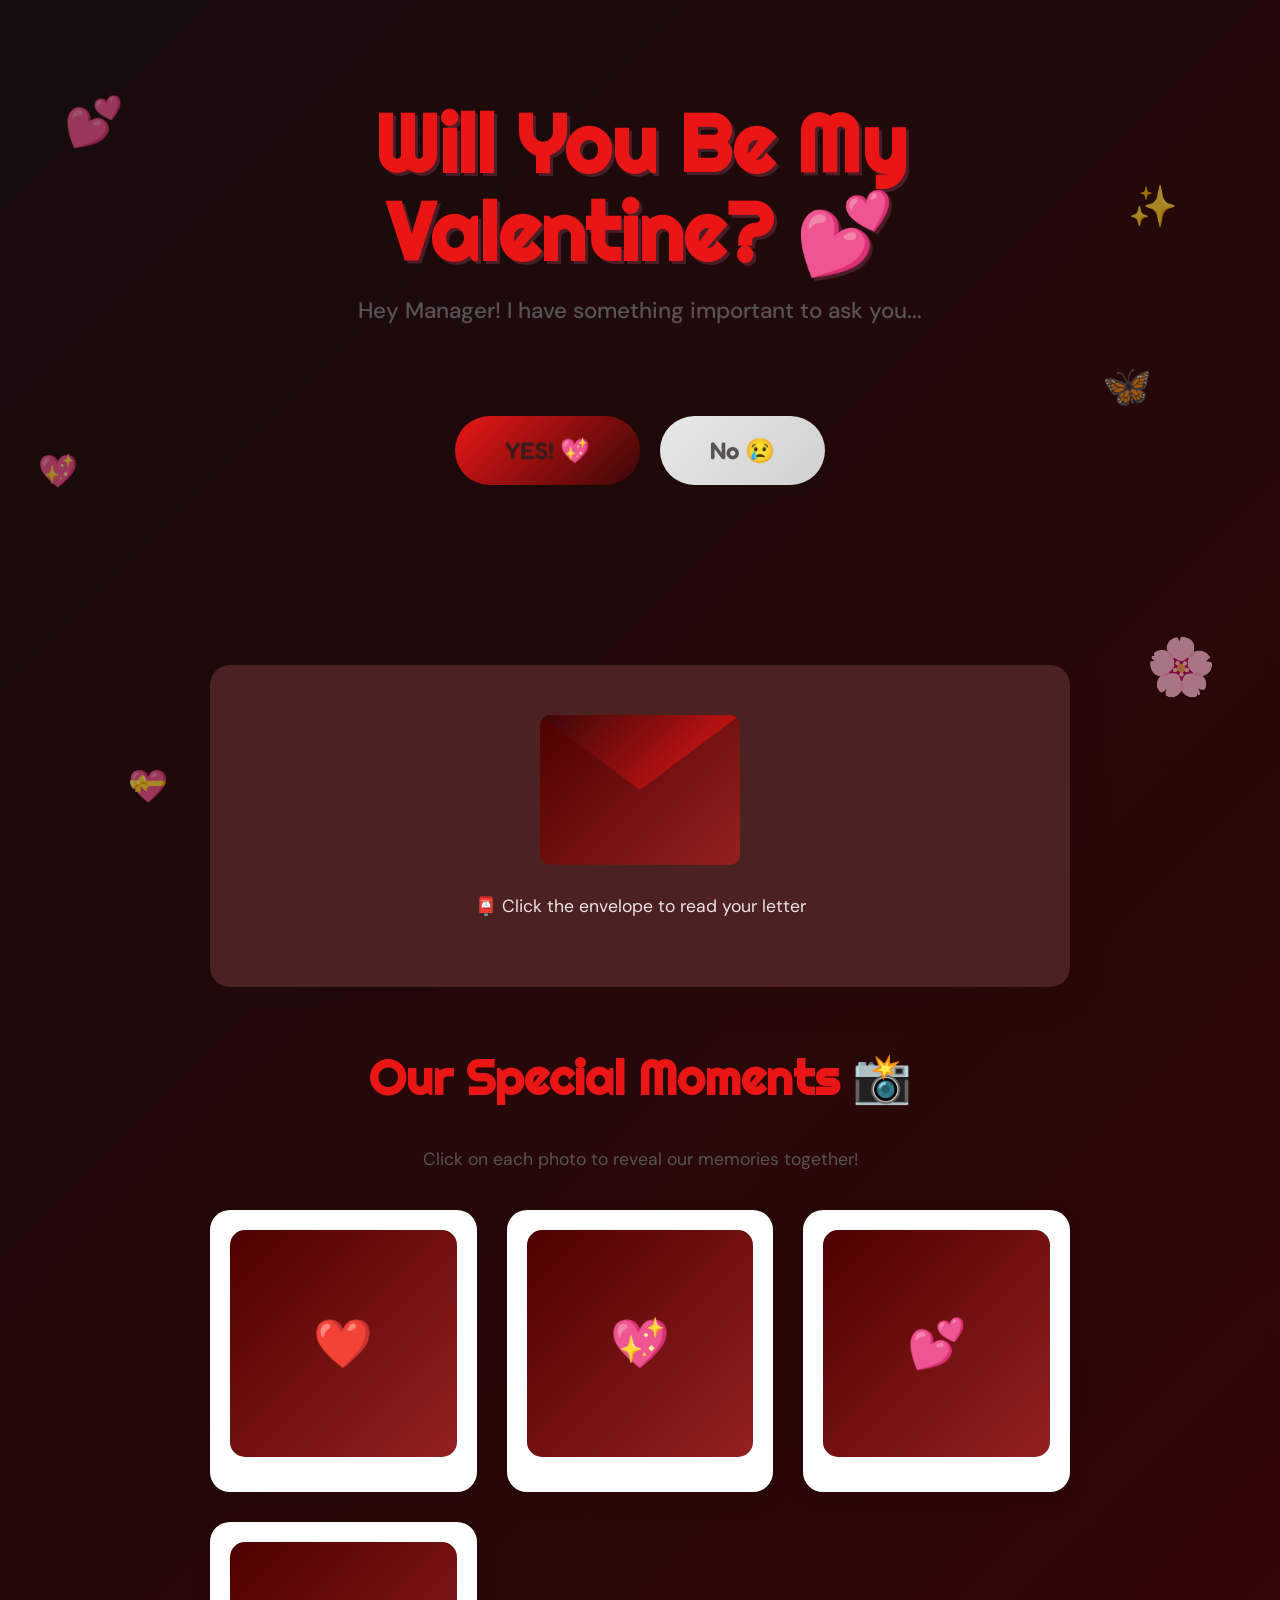
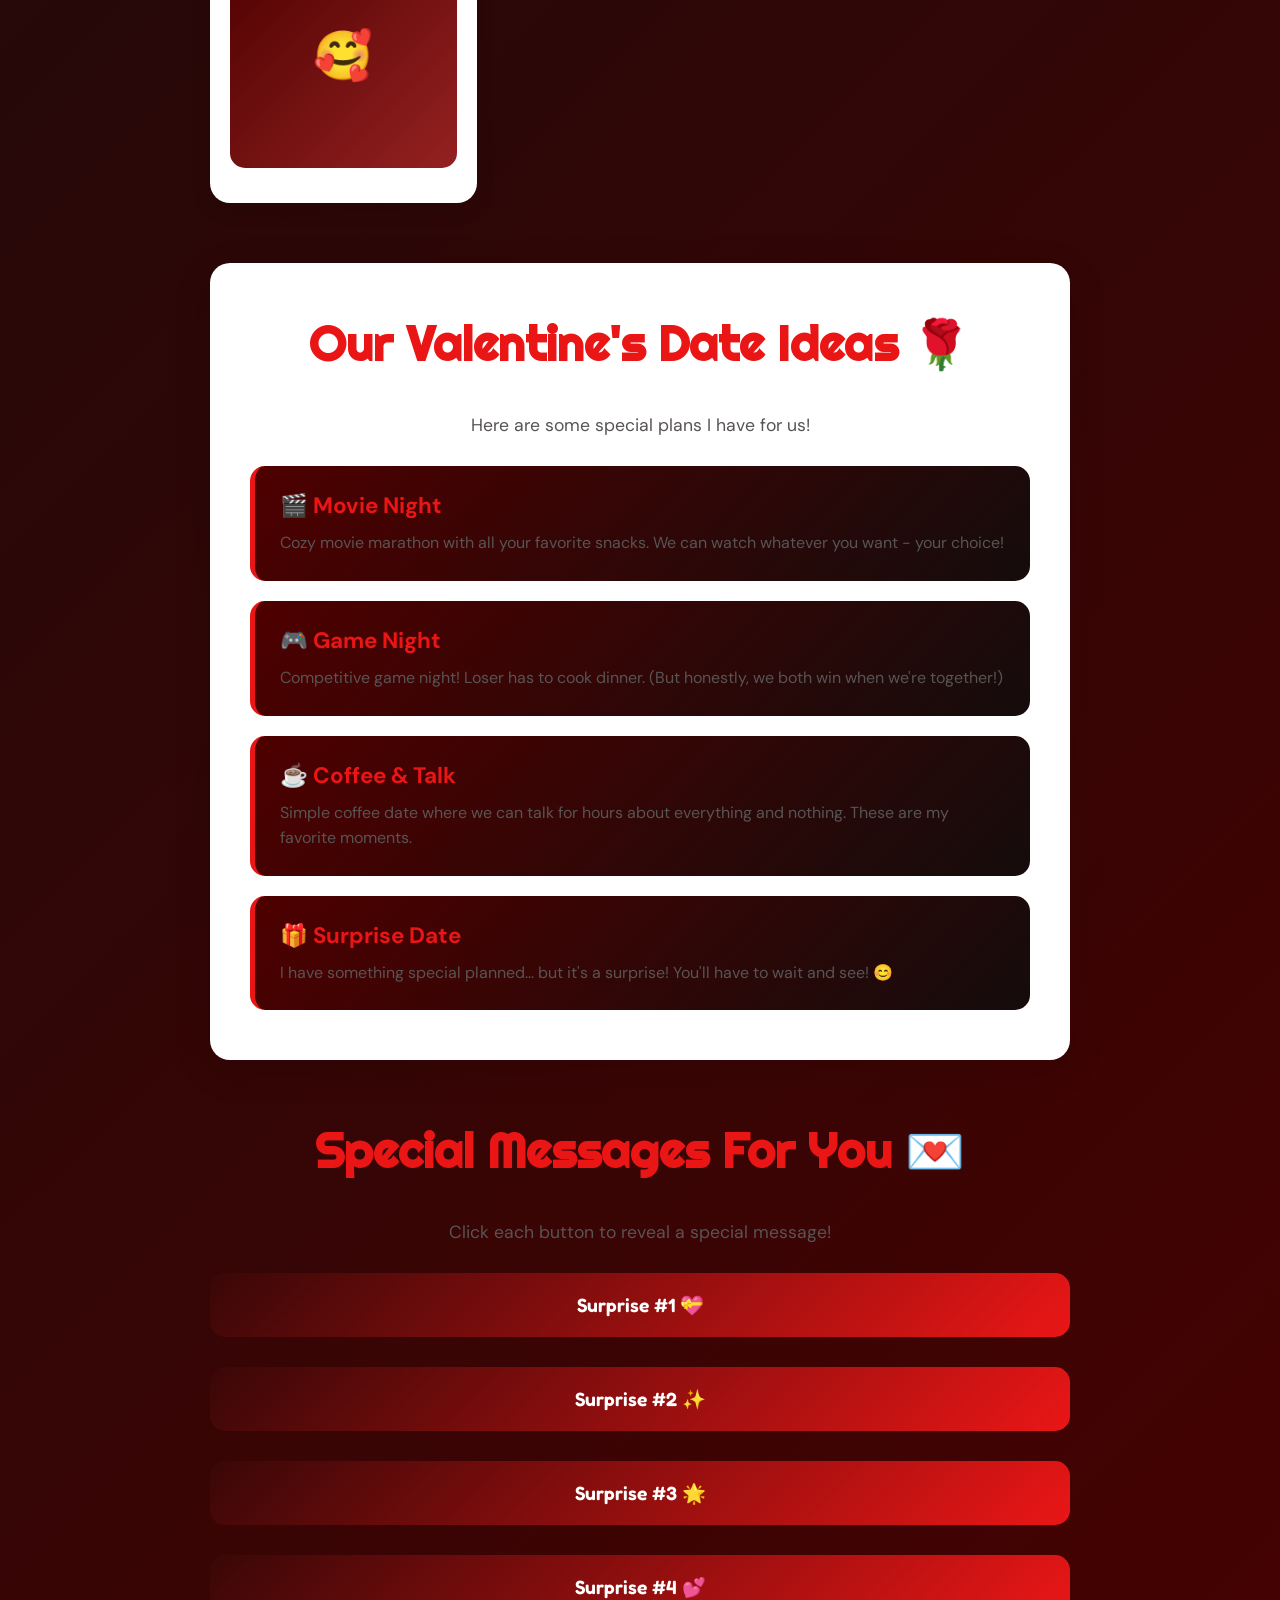
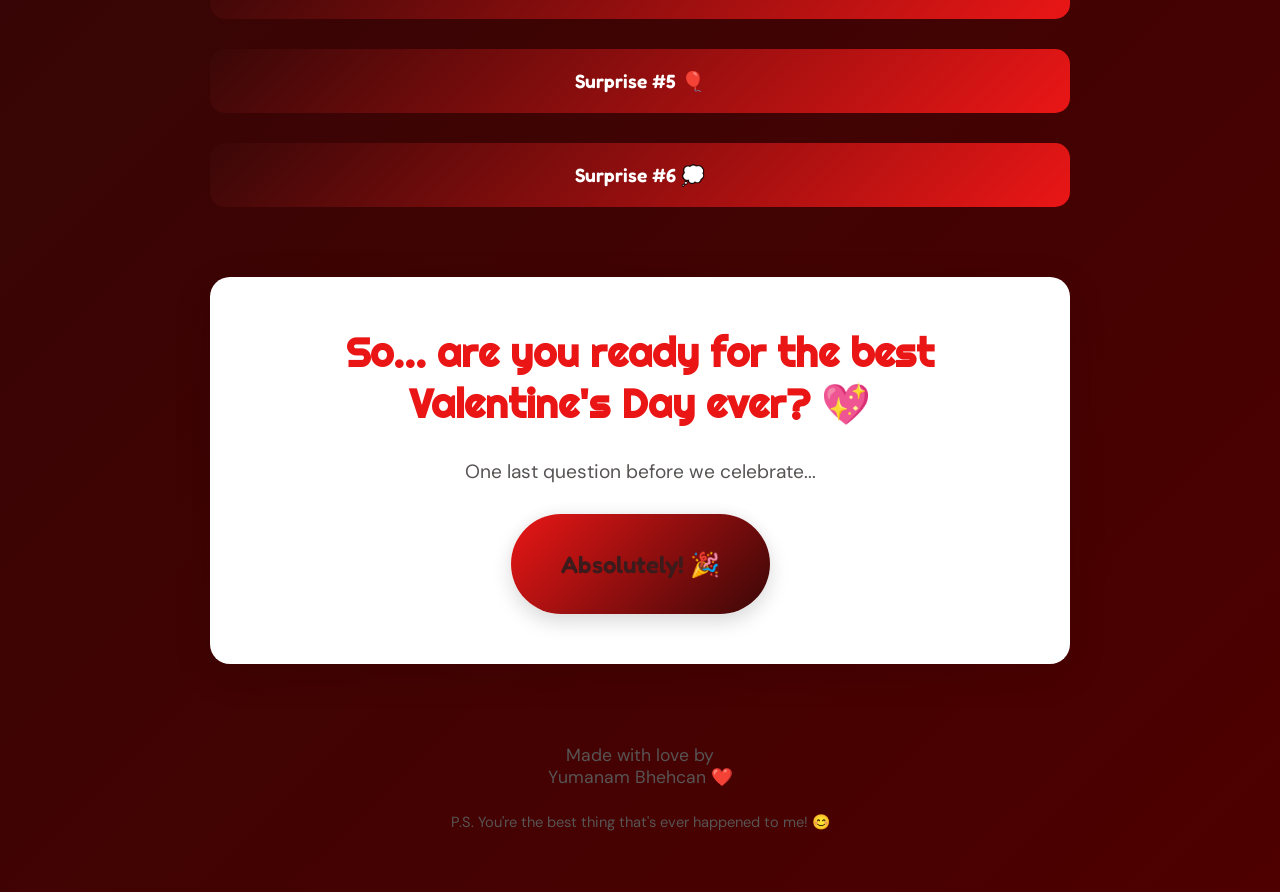
==== index.html @ 6de65684 "Add files via upload" ====
<!DOCTYPE html>
<html lang="en">
<head>
    <meta charset="UTF-8">
    <meta name="viewport" content="width=device-width, initial-scale=1.0">
    <title>Be My Valentine? 💕</title>
    <link href="https://fonts.googleapis.com/css2?family=Righteous&family=DM+Sans:wght@400;500;700&family=Fredoka:wght@400;600&display=swap" rel="stylesheet">
    <link rel="stylesheet" href="style.css">
</head>
<body>
    <!-- Floating hearts background -->
    <div class="bg-hearts" id="bgHearts"></div>

    <!-- Cute doodles -->
    <div class="doodle doodle-1">💕</div>
    <div class="doodle doodle-2">✨</div>
    <div class="doodle doodle-3">💖</div>
    <div class="doodle doodle-4">🌸</div>
    <div class="doodle doodle-5">💝</div>
    <div class="doodle doodle-6">🦋</div>

    <div class="container">
        <!-- Hero Section -->
        <section class="hero">
            <h1>Will You Be My Valentine? 💕</h1>
            <p>Hey Manager! I have something important to ask you...</p>

            <!-- Button Container -->
            <div class="button-container" id="buttonContainer">
                <button class="btn btn-yes" id="yesBtn">YES! 💖</button>
                <button class="btn btn-no" id="noBtn">No 😢</button>
            </div>
        </section>

        <!-- Success Section (Hidden initially) -->
        <section class="success-section" id="successSection">
            <h2>🎉 Yaaay! You said YES! 🎉</h2>
            <p>I'm so happy right now! 😊 You've made my day absolutely perfect!</p>
            <p>Now let me share all the special things I have planned for us... 💕</p>
        </section>

        <!-- Love Letter Section -->
        <section class="love-letter">
            <div class="envelope" id="envelope">
                <div class="envelope-body">
                    <div class="envelope-flap"></div>
                </div>
            </div>
            <p style="text-align: center; color: var(--text); font-size: 1.1rem; margin-bottom: 20px;">
                📮 Click the envelope to read your letter
            </p>
            <div class="letter-content">
                <div class="letter-text">
                    dear  anjali❤️💕
                    <br><br>
                    From the moment I met you, my life became more colorful. Every day with you is a gift, and I can't imagine my world without your smile, your laughter, and your presence.
                    <br><br>
                    You make the ordinary moments extraordinary. Whether we're sharing a meal, watching movies, or just talking about our day, every second with you is precious to me.
                    <br><br>
                    This Valentine's Day, I wanted to do something special to show you just how much you mean to me. You deserve all the love and happiness in the world.
                    <br><br>
                    With all my heart,<br>
                    your sir artist ❤️
                </div>
            </div>
        </section>

        <!-- Photo Gallery Section -->
        <section class="photo-section">
            <h2 class="section-title">Our Special Moments 📸</h2>
            <p style="text-align: center; margin-bottom: 40px; font-size: 1.1rem; color: var(--text);">
                Click on each photo to reveal our memories together!
            </p>

            <div class="photo-grid">
                <div class="photo-card" onclick="revealPhoto(this)">
                    <div class="photo-placeholder">❤️</div>
                    <div class="photo-content">
                        <img src="./manager 1.jpeg" alt="Memory 1">
                        <div class="photo-caption">
                            eigi favorite 💖
                        </div>
                    </div>
                </div>

                <div class="photo-card" onclick="revealPhoto(this)">
                    <div class="photo-placeholder">💖</div>
                    <div class="photo-content">
                        <img src="./manager 2.jpeg " alt="Memory 2">
                        <div class="photo-caption">
                            eikhoi bani gi ahan ba date oidoi ne dec 3 gi do 
                        </div>
                    </div>
                </div>

                <div class="photo-card" onclick="revealPhoto(this)">
                    <div class="photo-placeholder">💕</div>
                    <div class="photo-content">
                        <img src="./manager 3.jpeg" alt="Memory 3">
                        <div class="photo-caption">
                            lai puba loiraga photo namse na nang na hyram maga, nang hanna ctkhiba do 
                        </div>
                    </div>
                </div>

                <div class="photo-card" onclick="revealPhoto(this)">
                    <div class="photo-placeholder">🥰</div>
                    <div class="photo-content">
                        <img src="./manager 4.jpeg" alt="Memory 4">
                        <div class="photo-caption">
                            eikhoi bani gi ahan ba ahanba photo oidoi ne c c na 
                        </div>
                    </div>
                </div>
            </div>
        </section>

        <!-- Date Plans Section -->
        <section class="date-plans">
            <h2 class="section-title">Our Valentine's Date Ideas 🌹</h2>
            <p style="text-align: center; margin-bottom: 20px; font-size: 1.1rem; color: var(--text);">
                Here are some special plans I have for us!
            </p>

            <div class="date-grid">
                

                <div class="date-item">
                    <h3>🎬 Movie Night</h3>
                    <p>Cozy movie marathon with all your favorite snacks. We can watch whatever you want - your choice!</p>
                </div>

                

                <div class="date-item">
                    <h3>🎮 Game Night</h3>
                    <p>Competitive game night! Loser has to cook dinner. (But honestly, we both win when we're together!)</p>
                </div>

                <div class="date-item">
                    <h3>☕ Coffee & Talk</h3>
                    <p>Simple coffee date where we can talk for hours about everything and nothing. These are my favorite moments.</p>
                </div>

                <div class="date-item">
                    <h3>🎁 Surprise Date</h3>
                    <p>I have something special planned... but it's a surprise! You'll have to wait and see! 😊</p>
                </div>
            </div>
        </section>

        <!-- Easter Egg Surprises Section -->
        <section class="surprises">
            <h2 class="section-title">Special Messages For You 💌</h2>
            <p style="text-align: center; margin-bottom: 30px; font-size: 1.1rem; color: var(--text);">
                Click each button to reveal a special message!
            </p>

            <div class="surprise-grid">
                <div>
                    <button class="surprise-btn" onclick="toggleSurprise(1)">Surprise #1 💝</button>
                    <div class="surprise-message" id="surprise1">
                        You know what I love most about you? The way you make me smile even on the toughest days. Your positive energy is contagious!
                    </div>
                </div>

                <div>
                    <button class="surprise-btn" onclick="toggleSurprise(2)">Surprise #2 ✨</button>
                    <div class="surprise-message" id="surprise2">
                        Every time I see your name pop up on my phone, my heart skips a beat. You have no idea how much you brighten my day!
                    </div>
                </div>

                <div>
                    <button class="surprise-btn" onclick="toggleSurprise(3)">Surprise #3 🌟</button>
                    <div class="surprise-message" id="surprise3">
                        I appreciate all the little things you do - the way you remember my favorite things, your thoughtful gestures, and how you always know how to make me laugh.
                    </div>
                </div>

                <div>
                    <button class="surprise-btn" onclick="toggleSurprise(4)">Surprise #4 💕</button>
                    <div class="surprise-message" id="surprise4">
                        Being with you feels like home. Comfortable, safe, and filled with warmth. Thank you for being you!
                    </div>
                </div>

                <div>
                    <button class="surprise-btn" onclick="toggleSurprise(5)">Surprise #5 🎈</button>
                    <div class="surprise-message" id="surprise5">
                        I'm so grateful for every moment we spend together. You've made my life infinitely better just by being in it.
                    </div>
                </div>

                <div>
                    <button class="surprise-btn" onclick="toggleSurprise(6)">Surprise #6 💭</button>
                    <div class="surprise-message" id="surprise6">
                        fuck Velentine! I love you everyday
                    </div>
                </div>
            </div>
        </section>

        <!-- Final Question -->
        <section class="final-question">
            <h2>So... are you ready for the best Valentine's Day ever? 💖</h2>
            <p style="font-size: 1.2rem; margin: 20px 0;">One last question before we celebrate...</p>
            
            <div class="final-btns">
                <button class="btn btn-yes" onclick="showConsequence()">Absolutely! 🎉</button>
                <button class="btn btn-no btn-no-2" id="noBtn2">Maybe not...</button>
            </div>

            <div class="consequence-msg" id="consequenceMsg">
                Perfect! Get ready for an amazing day filled with love, laughter, and unforgettable moments! 🎊💕
            </div>
        </section>

        <!-- Footer -->
        <footer>
            Made with love by<br>
            Yumanam Bhehcan  <span>❤️</span>
            <br><br>
            <small>P.S. You're the best thing that's ever happened to me! 😊</small>
        </footer>
    </div>

   <script src="script.js"> </script>
</body>
</html>
---- style.css ----
* {
            margin: 0;
            padding: 0;
            box-sizing: border-box;
        }

        :root {
            --pink: #952121;
            --soft-pink: #4e0000;
            --coral: #3a0707;
            --beige: #150c0c;
            --soft-red: #ea1616;
            --cream: #520707;
            --text: #585454;
        }

        body {
            font-family: 'DM Sans', sans-serif;
            background: linear-gradient(135deg, var(--beige) 0%, var(--soft-pink) 100%);
            color: var(--text);
            overflow-x: hidden;
            position: relative;
        }

        /* Floating hearts background */
        .bg-hearts {
            position: fixed;
            top: 0;
            left: 0;
            width: 100%;
            height: 100%;
            pointer-events: none;
            z-index: 1;
            overflow: hidden;
        }
        
        .photo-card {
  touch-action: manipulation;
}


@media (max-width: 600px) {
  p {
    font-size: 1.05rem;
    line-height: 1.7;
  }

  .letter-text {
    font-size: 1rem;
  }
}


        @media (max-width: 600px) {
  .doodle {
    display: none;
  }

  .heart-float {
    font-size: 16px;
  }
}



        @media (max-width: 600px) {
  .btn {
    width: 100%;
    max-width: 320px;
    font-size: 1.2rem;
    padding: 18px 24px;
  }

  .button-container,
  .final-btns {
    flex-direction: column;
    gap: 15px;
  }
}


        .heart-float {
            position: absolute;
            font-size: 20px;
            animation: float-up 15s infinite;
            opacity: 0;
        }

        @keyframes float-up {
            0% {
                transform: translateY(100vh) rotate(0deg);
                opacity: 0;
            }
            10% {
                opacity: 0.6;
            }
            90% {
                opacity: 0.6;
            }
            100% {
                transform: translateY(-100vh) rotate(360deg);
                opacity: 0;
            }
        }

        /* Cute doodles */
        .doodle {
            position: fixed;
            pointer-events: none;
            z-index: 1;
            opacity: 0.6;
            animation: float 6s ease-in-out infinite;
        }

        @keyframes float {
            0%, 100% { transform: translateY(0px) rotate(0deg); }
            50% { transform: translateY(-20px) rotate(5deg); }
        }

        .doodle-1 { top: 10%; left: 5%; font-size: 3rem; animation-delay: 0s; }
        .doodle-2 { top: 20%; right: 8%; font-size: 2.5rem; animation-delay: 1s; }
        .doodle-3 { top: 50%; left: 3%; font-size: 2rem; animation-delay: 2s; }
        .doodle-4 { top: 70%; right: 5%; font-size: 3.5rem; animation-delay: 1.5s; }
        .doodle-5 { top: 85%; left: 10%; font-size: 2rem; animation-delay: 0.5s; }
        .doodle-6 { top: 40%; right: 10%; font-size: 2.5rem; animation-delay: 2.5s; }

        .container {
            max-width: 900px;
            margin: 0 auto;
            padding: 20px;
            position: relative;
            z-index: 2;
        }

        /* Hero Section */
        .hero {
            text-align: center;
            padding: 80px 20px 60px;
            animation: fadeInDown 1s ease-out;
        }

        @keyframes fadeInDown {
            from {
                opacity: 0;
                transform: translateY(-30px);
            }
            to {
                opacity: 1;
                transform: translateY(0);
            }
        }

        .hero h1 {
            font-family: 'Righteous', cursive;
            font-size: clamp(2.5rem, 8vw, 5rem);
            color: var(--soft-red);
            margin-bottom: 20px;
            text-shadow: 3px 3px 0px rgba(255, 107, 157, 0.2);
            line-height: 1.1;
            animation: bounce 2s ease-in-out infinite;
        }

        @keyframes bounce {
            0%, 100% {
                transform: translateY(0);
            }
            50% {
                transform: translateY(-10px);
            }
        }

        .hero p {
            font-size: clamp(1rem, 3vw, 1.4rem);
            color: var(--text);
            font-weight: 500;
            margin-bottom: 50px;
            animation: fadeIn 1s ease-out 0.3s both;
        }

        @keyframes fadeIn {
            from {
                opacity: 0;
            }
            to {
                opacity: 1;
            }
        }

        /* Button Container */
        .button-container {
            display: flex;
            gap: 20px;
            justify-content: center;
            align-items: center;
            flex-wrap: wrap;
            margin: 40px 0;
            position: relative;
            min-height: 150px;
        }

        .btn {
            font-family: 'Fredoka', sans-serif;
            font-size: 1.5rem;
            padding: 20px 50px;
            border: none;
            border-radius: 50px;
            cursor: pointer;
            font-weight: 600;
            transition: all 0.5s ease;
            box-shadow: 0 8px 20px rgba(0, 0, 0, 0.15);
            position: relative;
        }

        .btn-yes {
            background: linear-gradient(135deg, var(--soft-red) 0%, var(--coral) 100%);
            color: rgb(59, 27, 27);
            animation: pulse 2s ease-in-out infinite;
            z-index: 10;
        }

        @keyframes pulse {
            0%, 100% {
                transform: scale(1);
            }
            50% {
                transform: scale(1.05);
            }
        }

        .btn-yes:hover {
            box-shadow: 0 12px 30px rgba(255, 107, 157, 0.4);
        }

        .btn-yes.growing {
            animation: none !important;
        }

        .btn-no {
            background: linear-gradient(135deg, #E8E8E8 0%, #D0D0D0 100%);
            color: var(--text);
            transition: all 0.2s ease;
            position: relative;
        }

        .btn-no:hover {
            transform: scale(0.95);
        }

        .btn-no.running {
            position: absolute !important;
        }

        /* Success Section */
        .success-section {
            display: none;
            text-align: center;
            padding: 60px 20px;
            animation: zoomIn 0.5s ease-out;
        }

        @keyframes zoomIn {
            from {
                opacity: 0;
                transform: scale(0.8);
            }
            to {
                opacity: 1;
                transform: scale(1);
            }
        }

        .success-section.show {
            display: block;
        }

        .success-section h2 {
            font-family: 'Righteous', cursive;
            font-size: clamp(2rem, 6vw, 3.5rem);
            color: var(--soft-red);
            margin-bottom: 30px;
        }

        .success-section p {
            font-size: 1.3rem;
            margin-bottom: 40px;
            line-height: 1.6;
        }

        /* Confetti */
        .confetti {
            position: fixed;
            width: 10px;
            height: 10px;
            background: #FFB3D9;
            animation: confetti-fall 3s linear forwards;
            z-index: 1000;
        }

        @keyframes confetti-fall {
            to {
                transform: translateY(100vh) rotate(360deg);
                opacity: 0;
            }
        }

        /* Love Letter Section */
        .love-letter {
            background: rgb(75, 33, 33);
            border-radius: 20px;
            padding: 50px 40px;
            margin: 40px 0;
            box-shadow: 0 10px 40px rgba(0, 0, 0, 0.1);
            position: relative;
            --text: #eee3e3;
        }

        .envelope {
            width: 200px;
            height: 150px;
            margin: 0 auto 30px;
            position: relative;
            cursor: pointer;
            transition: transform 0.3s ease;
        }

        .envelope:hover {
            transform: scale(1.05);
        }

        .envelope-body {
            width: 100%;
            height: 100%;
            background: linear-gradient(135deg, var(--soft-pink) 0%, var(--pink) 100%);
            border-radius: 10px;
            position: relative;
            overflow: hidden;
        }

        .envelope-flap {
            position: absolute;
            top: 0;
            left: 0;
            width: 100%;
            height: 50%;
            background: linear-gradient(135deg, var(--coral) 0%, var(--soft-red) 100%);
            transform-origin: top;
            transition: transform 0.5s ease;
            clip-path: polygon(0 0, 100% 0, 50% 100%);
        }

        .envelope.open .envelope-flap {
            transform: rotateX(180deg);
        }

        .letter-content {
            max-height: 0;
            overflow: hidden;
            transition: max-height 0.5s ease;
            margin-top: 20px;
        }

        .envelope.open ~ .letter-content {
            max-height: 2000px;
        }

        .letter-text {
            font-size: 1.1rem;
            line-height: 1.8;
            color: var(--text);
            font-style: italic;
            padding: 20px;
            background: var(--cream);
            border-radius: 10px;
            margin-top: 20px;
        }

        /* Photo Gallery */
        .photo-section {
            margin: 60px 0;
        }

        .section-title {
            font-family: 'Righteous', cursive;
            font-size: clamp(2rem, 5vw, 3rem);
            color: var(--soft-red);
            text-align: center;
            margin-bottom: 40px;
        }

        .photo-grid {
            display: grid;
            grid-template-columns: repeat(auto-fit, minmax(250px, 1fr));
            gap: 30px;
            margin-bottom: 40px;
        }

        .photo-card {
            background: white;
            border-radius: 20px;
            padding: 20px;
            box-shadow: 0 8px 20px rgba(0, 0, 0, 0.1);
            transition: transform 0.3s ease;
            cursor: pointer;
            position: relative;
            overflow: hidden;
        }

        .photo-card:hover {
            transform: translateY(-5px);
            box-shadow: 0 12px 30px rgba(0, 0, 0, 0.15);
        }

        .photo-placeholder {
            background: linear-gradient(135deg, var(--soft-pink) 0%, var(--pink) 100%);
            border-radius: 15px;
            aspect-ratio: 1;
            display: flex;
            align-items: center;
            justify-content: center;
            font-size: 3rem;
            margin-bottom: 15px;
        }

        .photo-content {
            display: none;
            animation: fadeIn 0.5s ease-out;
        }

        .photo-content.revealed {
            display: block;
        }

        .photo-content img {
            width: 100%;
            border-radius: 15px;
            margin-bottom: 15px;
        }

        .photo-caption {
            text-align: center;
            color: var(--text);
            font-weight: 500;
            font-size: 1rem;
            line-height: 1.5;
        }

        /* Date Plans */
        .date-plans {
            background: white;
            border-radius: 20px;
            padding: 50px 40px;
            margin: 40px 0;
            box-shadow: 0 10px 40px rgba(0, 0, 0, 0.1);
        }

        .date-grid {
            display: grid;
            gap: 20px;
            margin-top: 30px;
        }

        .date-item {
            background: linear-gradient(135deg, var(--soft-pink) 0%, var(--beige) 100%);
            padding: 25px;
            border-radius: 15px;
            border-left: 5px solid var(--soft-red);
            transition: all 0.3s ease;
            cursor: pointer;
        }

        .date-item:hover {
            transform: translateX(10px);
            box-shadow: 0 5px 15px rgba(0, 0, 0, 0.1);
        }

        .date-item h3 {
            color: var(--soft-red);
            margin-bottom: 10px;
            font-size: 1.4rem;
        }

        .date-item p {
            color: var(--text);
            line-height: 1.6;
        }

        /* Surprises Section */
        .surprises {
            margin: 60px 0;
        }

        .surprise-grid {
            display: grid;
            gap: 20px;
        }

        .surprise-btn {
            background: linear-gradient(135deg, var(--coral) 0%, var(--soft-red) 100%);
            color: white;
            border: none;
            padding: 20px;
            border-radius: 15px;
            font-size: 1.2rem;
            font-weight: 600;
            cursor: pointer;
            transition: all 0.3s ease;
            width: 100%;
            font-family: 'Fredoka', sans-serif;
        }

        .surprise-btn:hover {
            transform: scale(1.02);
            box-shadow: 0 8px 20px rgba(255, 107, 157, 0.3);
        }

        .surprise-message {
            max-height: 0;
            overflow: hidden;
            background: var(--cream);
            border-radius: 15px;
            padding: 0 25px;
            margin-top: 10px;
            transition: all 0.5s ease;
            color: var(--text);
            font-size: 1.1rem;
            line-height: 1.8;
        }

        .surprise-message.show {
            max-height: 500px;
            padding: 25px;
            margin-top: 15px;
        }

        /* Final Question Section */
        .final-question {
            background: white;
            border-radius: 20px;
            padding: 50px 40px;
            margin: 40px 0;
            box-shadow: 0 10px 40px rgba(0, 0, 0, 0.1);
            text-align: center;
        }

        .final-question h2 {
            font-family: 'Righteous', cursive;
            font-size: clamp(1.8rem, 5vw, 2.5rem);
            color: var(--soft-red);
            margin-bottom: 30px;
        }

        .final-btns {
            display: flex;
            gap: 20px;
            justify-content: center;
            flex-wrap: wrap;
            margin-top: 30px;
            position: relative;
            min-height: 100px;
        }

        .btn-no-2 {
            background: linear-gradient(135deg, #E8E8E8 0%, #D0D0D0 100%);
            color: var(--text);
            transition: all 0.2s ease;
            position: absolute;
            left: 50%;
            transform: translateX(-50%);
        }

        .consequence-msg {
            display: none;
            background: linear-gradient(135deg, var(--soft-red) 0%, var(--coral) 100%);
            color: white;
            padding: 30px;
            border-radius: 15px;
            font-size: 1.3rem;
            font-weight: 600;
            margin-top: 20px;
        }

        @keyframes bounceIn {
            0% {
                transform: scale(0);
            }
            50% {
                transform: scale(1.1);
            }
            100% {
                transform: scale(1);
            }
        }

        /* Footer */
        footer {
            text-align: center;
            padding: 40px 20px;
            color: var(--text);
            font-size: 1.1rem;
        }

        footer span {
            display: inline-block;
            animation: pulse 1.5s ease-in-out infinite;
        }

        /* Responsive adjustments */
        @media (max-width: 768px) {
            .hero h1 {
                font-size: 2.5rem;
            }
            
            .btn {
                font-size: 1.2rem;
                padding: 15px 35px;
            }
            
            .photo-grid {
                grid-template-columns: 1fr;
            }
            
            .love-letter,
            .date-plans,
            .final-question {
                padding: 30px 20px;
            }
        }
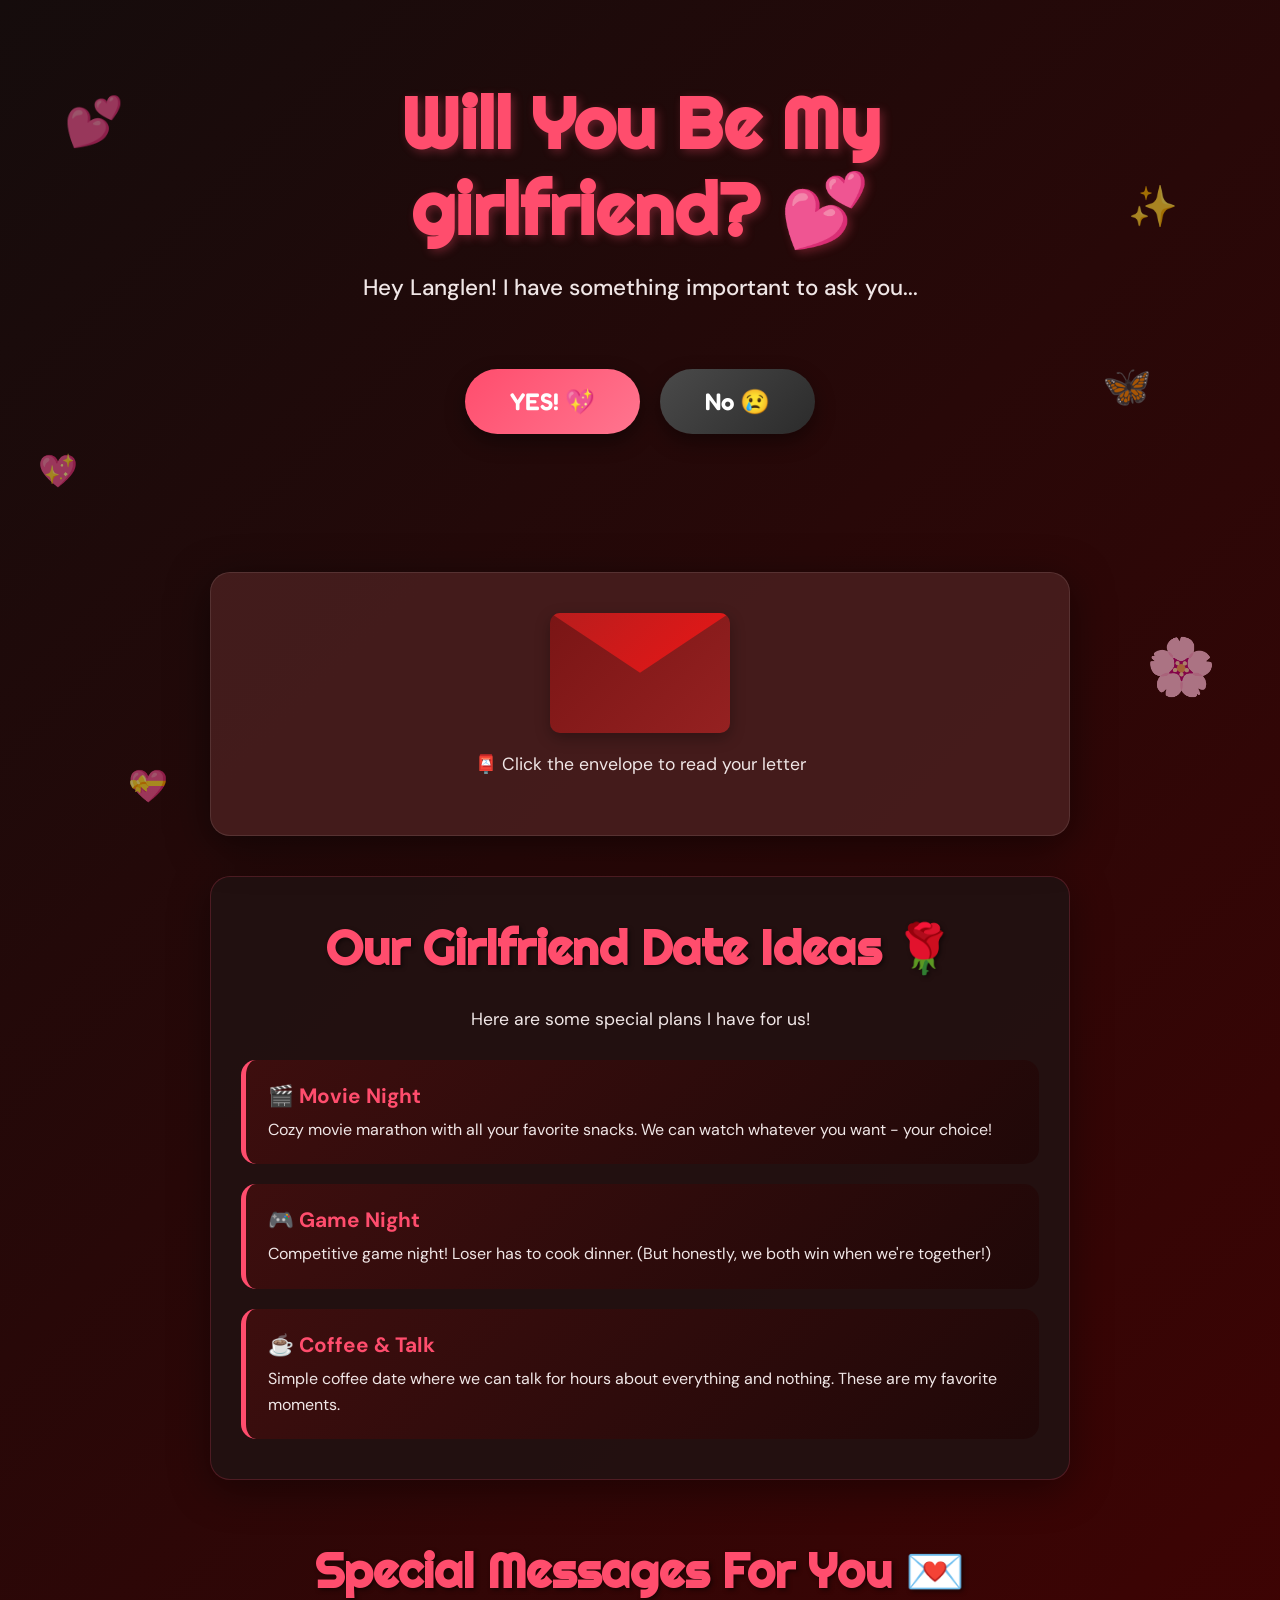
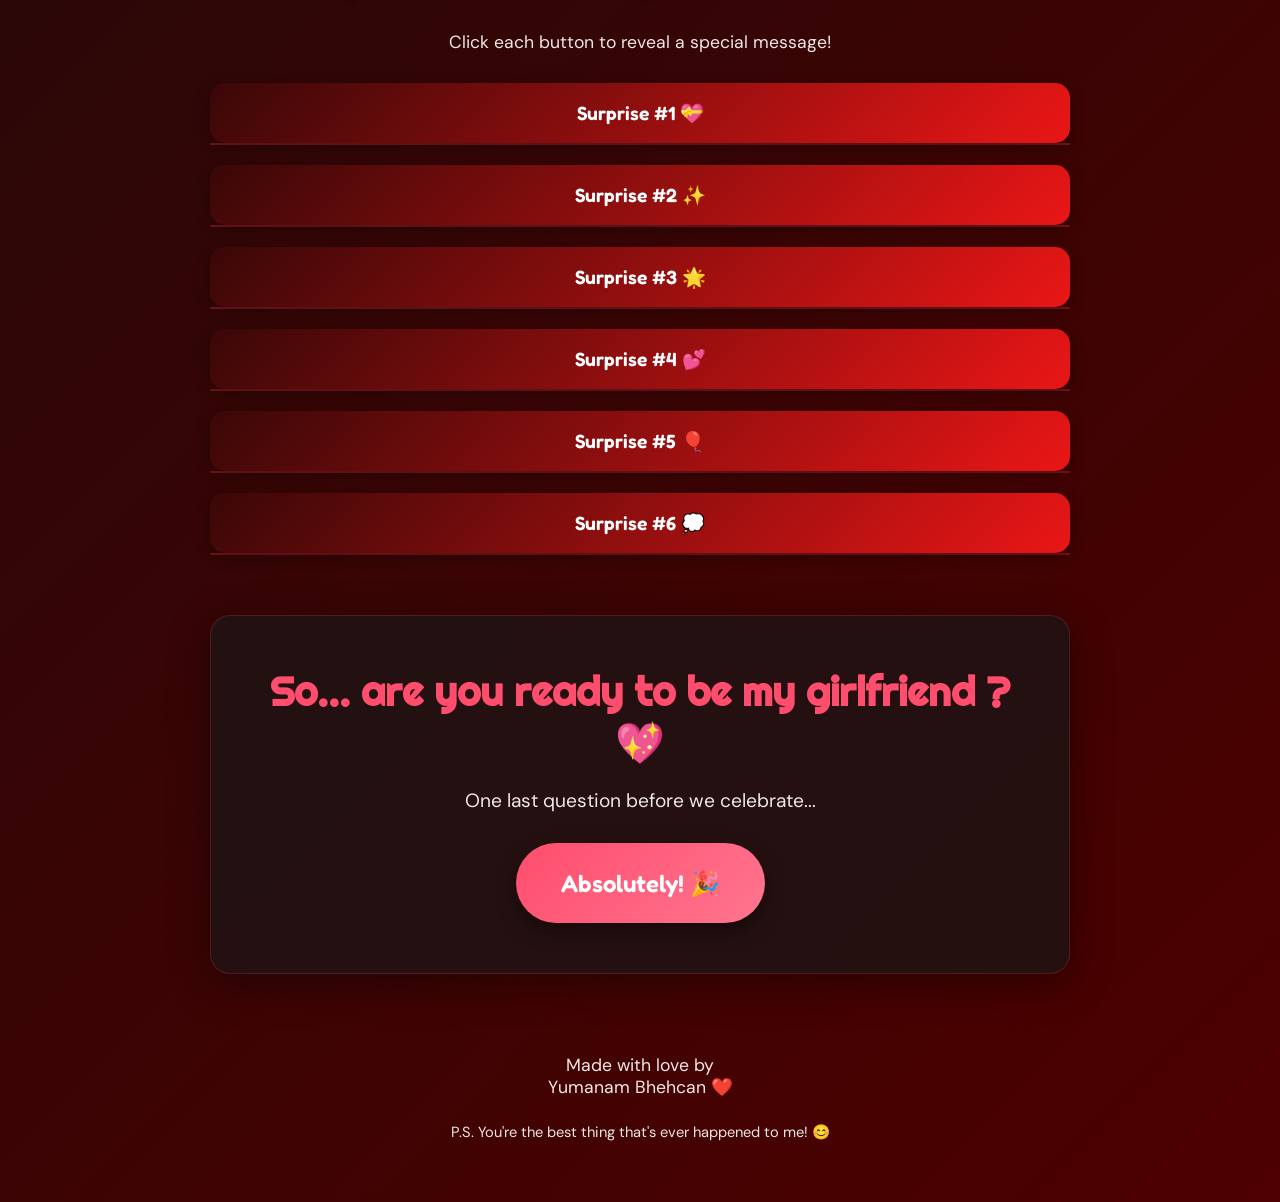
==== commit b080515a: "Rename joyshree final 2.html to index.html" ====
--- a/index.html
+++ b/index.html
@@ -1,230 +1,819 @@
-<!DOCTYPE html>
-<html lang="en">
-<head>
-    <meta charset="UTF-8">
-    <meta name="viewport" content="width=device-width, initial-scale=1.0">
-    <title>Be My Valentine? 💕</title>
-    <link href="https://fonts.googleapis.com/css2?family=Righteous&family=DM+Sans:wght@400;500;700&family=Fredoka:wght@400;600&display=swap" rel="stylesheet">
-    <link rel="stylesheet" href="style.css">
-</head>
-<body>
-    <!-- Floating hearts background -->
-    <div class="bg-hearts" id="bgHearts"></div>
-
-    <!-- Cute doodles -->
-    <div class="doodle doodle-1">💕</div>
-    <div class="doodle doodle-2">✨</div>
-    <div class="doodle doodle-3">💖</div>
-    <div class="doodle doodle-4">🌸</div>
-    <div class="doodle doodle-5">💝</div>
-    <div class="doodle doodle-6">🦋</div>
-
-    <div class="container">
-        <!-- Hero Section -->
-        <section class="hero">
-            <h1>Will You Be My Valentine? 💕</h1>
-            <p>Hey Manager! I have something important to ask you...</p>
-
-            <!-- Button Container -->
-            <div class="button-container" id="buttonContainer">
-                <button class="btn btn-yes" id="yesBtn">YES! 💖</button>
-                <button class="btn btn-no" id="noBtn">No 😢</button>
-            </div>
-        </section>
-
-        <!-- Success Section (Hidden initially) -->
-        <section class="success-section" id="successSection">
-            <h2>🎉 Yaaay! You said YES! 🎉</h2>
-            <p>I'm so happy right now! 😊 You've made my day absolutely perfect!</p>
-            <p>Now let me share all the special things I have planned for us... 💕</p>
-        </section>
-
-        <!-- Love Letter Section -->
-        <section class="love-letter">
-            <div class="envelope" id="envelope">
-                <div class="envelope-body">
-                    <div class="envelope-flap"></div>
-                </div>
-            </div>
-            <p style="text-align: center; color: var(--text); font-size: 1.1rem; margin-bottom: 20px;">
-                📮 Click the envelope to read your letter
-            </p>
-            <div class="letter-content">
-                <div class="letter-text">
-                    dear  anjali❤️💕
-                    <br><br>
-                    From the moment I met you, my life became more colorful. Every day with you is a gift, and I can't imagine my world without your smile, your laughter, and your presence.
-                    <br><br>
-                    You make the ordinary moments extraordinary. Whether we're sharing a meal, watching movies, or just talking about our day, every second with you is precious to me.
-                    <br><br>
-                    This Valentine's Day, I wanted to do something special to show you just how much you mean to me. You deserve all the love and happiness in the world.
-                    <br><br>
-                    With all my heart,<br>
-                    your sir artist ❤️
-                </div>
-            </div>
-        </section>
-
-        <!-- Photo Gallery Section -->
-        <section class="photo-section">
-            <h2 class="section-title">Our Special Moments 📸</h2>
-            <p style="text-align: center; margin-bottom: 40px; font-size: 1.1rem; color: var(--text);">
-                Click on each photo to reveal our memories together!
-            </p>
-
-            <div class="photo-grid">
-                <div class="photo-card" onclick="revealPhoto(this)">
-                    <div class="photo-placeholder">❤️</div>
-                    <div class="photo-content">
-                        <img src="./manager 1.jpeg" alt="Memory 1">
-                        <div class="photo-caption">
-                            eigi favorite 💖
-                        </div>
-                    </div>
-                </div>
-
-                <div class="photo-card" onclick="revealPhoto(this)">
-                    <div class="photo-placeholder">💖</div>
-                    <div class="photo-content">
-                        <img src="./manager 2.jpeg " alt="Memory 2">
-                        <div class="photo-caption">
-                            eikhoi bani gi ahan ba date oidoi ne dec 3 gi do 
-                        </div>
-                    </div>
-                </div>
-
-                <div class="photo-card" onclick="revealPhoto(this)">
-                    <div class="photo-placeholder">💕</div>
-                    <div class="photo-content">
-                        <img src="./manager 3.jpeg" alt="Memory 3">
-                        <div class="photo-caption">
-                            lai puba loiraga photo namse na nang na hyram maga, nang hanna ctkhiba do 
-                        </div>
-                    </div>
-                </div>
-
-                <div class="photo-card" onclick="revealPhoto(this)">
-                    <div class="photo-placeholder">🥰</div>
-                    <div class="photo-content">
-                        <img src="./manager 4.jpeg" alt="Memory 4">
-                        <div class="photo-caption">
-                            eikhoi bani gi ahan ba ahanba photo oidoi ne c c na 
-                        </div>
-                    </div>
-                </div>
-            </div>
-        </section>
-
-        <!-- Date Plans Section -->
-        <section class="date-plans">
-            <h2 class="section-title">Our Valentine's Date Ideas 🌹</h2>
-            <p style="text-align: center; margin-bottom: 20px; font-size: 1.1rem; color: var(--text);">
-                Here are some special plans I have for us!
-            </p>
-
-            <div class="date-grid">
-                
-
-                <div class="date-item">
-                    <h3>🎬 Movie Night</h3>
-                    <p>Cozy movie marathon with all your favorite snacks. We can watch whatever you want - your choice!</p>
-                </div>
-
-                
-
-                <div class="date-item">
-                    <h3>🎮 Game Night</h3>
-                    <p>Competitive game night! Loser has to cook dinner. (But honestly, we both win when we're together!)</p>
-                </div>
-
-                <div class="date-item">
-                    <h3>☕ Coffee & Talk</h3>
-                    <p>Simple coffee date where we can talk for hours about everything and nothing. These are my favorite moments.</p>
-                </div>
-
-                <div class="date-item">
-                    <h3>🎁 Surprise Date</h3>
-                    <p>I have something special planned... but it's a surprise! You'll have to wait and see! 😊</p>
-                </div>
-            </div>
-        </section>
-
-        <!-- Easter Egg Surprises Section -->
-        <section class="surprises">
-            <h2 class="section-title">Special Messages For You 💌</h2>
-            <p style="text-align: center; margin-bottom: 30px; font-size: 1.1rem; color: var(--text);">
-                Click each button to reveal a special message!
-            </p>
-
-            <div class="surprise-grid">
-                <div>
-                    <button class="surprise-btn" onclick="toggleSurprise(1)">Surprise #1 💝</button>
-                    <div class="surprise-message" id="surprise1">
-                        You know what I love most about you? The way you make me smile even on the toughest days. Your positive energy is contagious!
-                    </div>
-                </div>
-
-                <div>
-                    <button class="surprise-btn" onclick="toggleSurprise(2)">Surprise #2 ✨</button>
-                    <div class="surprise-message" id="surprise2">
-                        Every time I see your name pop up on my phone, my heart skips a beat. You have no idea how much you brighten my day!
-                    </div>
-                </div>
-
-                <div>
-                    <button class="surprise-btn" onclick="toggleSurprise(3)">Surprise #3 🌟</button>
-                    <div class="surprise-message" id="surprise3">
-                        I appreciate all the little things you do - the way you remember my favorite things, your thoughtful gestures, and how you always know how to make me laugh.
-                    </div>
-                </div>
-
-                <div>
-                    <button class="surprise-btn" onclick="toggleSurprise(4)">Surprise #4 💕</button>
-                    <div class="surprise-message" id="surprise4">
-                        Being with you feels like home. Comfortable, safe, and filled with warmth. Thank you for being you!
-                    </div>
-                </div>
-
-                <div>
-                    <button class="surprise-btn" onclick="toggleSurprise(5)">Surprise #5 🎈</button>
-                    <div class="surprise-message" id="surprise5">
-                        I'm so grateful for every moment we spend together. You've made my life infinitely better just by being in it.
-                    </div>
-                </div>
-
-                <div>
-                    <button class="surprise-btn" onclick="toggleSurprise(6)">Surprise #6 💭</button>
-                    <div class="surprise-message" id="surprise6">
-                        fuck Velentine! I love you everyday
-                    </div>
-                </div>
-            </div>
-        </section>
-
-        <!-- Final Question -->
-        <section class="final-question">
-            <h2>So... are you ready for the best Valentine's Day ever? 💖</h2>
-            <p style="font-size: 1.2rem; margin: 20px 0;">One last question before we celebrate...</p>
-            
-            <div class="final-btns">
-                <button class="btn btn-yes" onclick="showConsequence()">Absolutely! 🎉</button>
-                <button class="btn btn-no btn-no-2" id="noBtn2">Maybe not...</button>
-            </div>
-
-            <div class="consequence-msg" id="consequenceMsg">
-                Perfect! Get ready for an amazing day filled with love, laughter, and unforgettable moments! 🎊💕
-            </div>
-        </section>
-
-        <!-- Footer -->
-        <footer>
-            Made with love by<br>
-            Yumanam Bhehcan  <span>❤️</span>
-            <br><br>
-            <small>P.S. You're the best thing that's ever happened to me! 😊</small>
-        </footer>
-    </div>
-
-   <script src="script.js"> </script>
-</body>
-</html>
+<!DOCTYPE html>
+<html lang="en">
+<head>
+    <meta charset="UTF-8">
+    <meta name="viewport" content="width=device-width, initial-scale=1.0">
+    <title>Be My Girlfriend? 💕</title>
+    <!-- Google Fonts -->
+    <link href="https://fonts.googleapis.com/css2?family=Righteous&family=DM+Sans:wght@400;500;700&family=Fredoka:wght@400;600&display=swap" rel="stylesheet">
+    
+    <style>
+        * {
+            margin: 0;
+            padding: 0;
+            box-sizing: border-box;
+        }
+
+        :root {
+            --pink: #952121;
+            --soft-pink: #4e0000;
+            --coral: #3a0707;
+            --beige: #150c0c;
+            --soft-red: #ea1616;
+            --cream: #520707;
+            --text: #f0e6e6;
+            --card-bg: #221212;
+            --white-text: #ffffff;
+        }
+
+        body {
+            font-family: 'DM Sans', sans-serif;
+            background: linear-gradient(135deg, var(--beige) 0%, var(--soft-pink) 100%);
+            color: var(--text);
+            overflow-x: hidden;
+            position: relative;
+            min-height: 100vh;
+        }
+
+        /* Floating hearts background */
+        .bg-hearts {
+            position: fixed;
+            top: 0;
+            left: 0;
+            width: 100%;
+            height: 100%;
+            pointer-events: none;
+            z-index: 1;
+            overflow: hidden;
+        }
+        
+        .photo-card {
+            touch-action: manipulation;
+        }
+
+        .heart-float {
+            position: absolute;
+            font-size: 20px;
+            animation: float-up 15s infinite linear;
+            opacity: 0;
+        }
+
+        @keyframes float-up {
+            0% {
+                transform: translateY(100vh) rotate(0deg);
+                opacity: 0;
+            }
+            10% {
+                opacity: 0.6;
+            }
+            90% {
+                opacity: 0.6;
+            }
+            100% {
+                transform: translateY(-100vh) rotate(360deg);
+                opacity: 0;
+            }
+        }
+
+        .doodle {
+            position: fixed;
+            pointer-events: none;
+            z-index: 1;
+            opacity: 0.6;
+            animation: float 6s ease-in-out infinite;
+        }
+
+        @keyframes float {
+            0%, 100% { transform: translateY(0px) rotate(0deg); }
+            50% { transform: translateY(-20px) rotate(5deg); }
+        }
+
+        .doodle-1 { top: 10%; left: 5%; font-size: 3rem; animation-delay: 0s; }
+        .doodle-2 { top: 20%; right: 8%; font-size: 2.5rem; animation-delay: 1s; }
+        .doodle-3 { top: 50%; left: 3%; font-size: 2rem; animation-delay: 2s; }
+        .doodle-4 { top: 70%; right: 5%; font-size: 3.5rem; animation-delay: 1.5s; }
+        .doodle-5 { top: 85%; left: 10%; font-size: 2rem; animation-delay: 0.5s; }
+        .doodle-6 { top: 40%; right: 10%; font-size: 2.5rem; animation-delay: 2.5s; }
+
+        .container {
+            max-width: 900px;
+            margin: 0 auto;
+            padding: 20px;
+            position: relative;
+            z-index: 2;
+        }
+
+        /* Hero Section */
+        .hero {
+            text-align: center;
+            padding: 60px 20px 40px;
+            animation: fadeInDown 1s ease-out;
+        }
+
+        @keyframes fadeInDown {
+            from {
+                opacity: 0;
+                transform: translateY(-30px);
+            }
+            to {
+                opacity: 1;
+                transform: translateY(0);
+            }
+        }
+
+        .hero h1 {
+            font-family: 'Righteous', cursive;
+            font-size: clamp(2.5rem, 8vw, 4.5rem);
+            color: #ff4d6d;
+            margin-bottom: 20px;
+            text-shadow: 3px 3px 10px rgba(255, 77, 109, 0.3);
+            line-height: 1.2;
+            animation: bounce 2s ease-in-out infinite;
+        }
+
+        @keyframes bounce {
+            0%, 100% { transform: translateY(0); }
+            50% { transform: translateY(-10px); }
+        }
+
+        .hero p {
+            font-size: clamp(1.1rem, 3vw, 1.4rem);
+            color: var(--text);
+            font-weight: 500;
+            margin-bottom: 40px;
+        }
+
+        .button-container {
+            display: flex;
+            gap: 20px;
+            justify-content: center;
+            align-items: center;
+            flex-wrap: wrap;
+            margin: 30px 0;
+            position: relative;
+            min-height: 120px;
+        }
+
+        .btn {
+            font-family: 'Fredoka', sans-serif;
+            font-size: 1.5rem;
+            padding: 18px 45px;
+            border: none;
+            border-radius: 50px;
+            cursor: pointer;
+            font-weight: 600;
+            transition: all 0.3s ease;
+            box-shadow: 0 8px 20px rgba(0, 0, 0, 0.4);
+            position: relative;
+            user-select: none;
+        }
+
+        .btn-yes {
+            background: linear-gradient(135deg, #ff4d6d 0%, #ff758f 100%);
+            color: #ffffff;
+            animation: pulse 2s ease-in-out infinite;
+            z-index: 10;
+        }
+
+        @keyframes pulse {
+            0%, 100% { transform: scale(1); }
+            50% { transform: scale(1.06); }
+        }
+
+        .btn-yes:hover {
+            transform: scale(1.1);
+            box-shadow: 0 12px 30px rgba(255, 77, 109, 0.6);
+        }
+
+        .btn-no {
+            background: linear-gradient(135deg, #4a4a4a 0%, #2b2b2b 100%);
+            color: #ffffff;
+            transition: all 0.2s ease;
+            z-index: 5;
+        }
+
+        .btn-no.running {
+            position: fixed !important;
+            transition: top 0.2s ease, left 0.2s ease;
+        }
+
+        /* Success Section */
+        .success-section {
+            display: none;
+            text-align: center;
+            padding: 40px 20px;
+            animation: zoomIn 0.5s ease-out;
+            background: rgba(82, 7, 7, 0.6);
+            border-radius: 20px;
+            border: 2px solid #ff4d6d;
+            margin-bottom: 40px;
+            backdrop-filter: blur(5px);
+        }
+
+        @keyframes zoomIn {
+            from {
+                opacity: 0;
+                transform: scale(0.8);
+            }
+            to {
+                opacity: 1;
+                transform: scale(1);
+            }
+        }
+
+        .success-section.show {
+            display: block;
+        }
+
+        .success-section h2 {
+            font-family: 'Righteous', cursive;
+            font-size: clamp(2rem, 6vw, 3rem);
+            color: #ff4d6d;
+            margin-bottom: 20px;
+        }
+
+        .success-section p {
+            font-size: 1.2rem;
+            margin-bottom: 15px;
+            line-height: 1.6;
+        }
+
+        /* Confetti */
+        .confetti {
+            position: fixed;
+            width: 12px;
+            height: 12px;
+            animation: confetti-fall 3s linear forwards;
+            z-index: 1000;
+        }
+
+        @keyframes confetti-fall {
+            to {
+                transform: translateY(100vh) rotate(720deg);
+                opacity: 0;
+            }
+        }
+
+        .love-letter {
+            background: rgba(75, 33, 33, 0.8);
+            border-radius: 20px;
+            padding: 40px 30px;
+            margin: 40px 0;
+            box-shadow: 0 10px 40px rgba(0, 0, 0, 0.5);
+            position: relative;
+            border: 1px solid rgba(255, 255, 255, 0.1);
+        }
+
+        .envelope {
+            width: 180px;
+            height: 120px;
+            margin: 0 auto 20px;
+            position: relative;
+            cursor: pointer;
+            transition: transform 0.3s ease;
+        }
+
+        .envelope:hover {
+            transform: scale(1.05);
+        }
+
+        .envelope-body {
+            width: 100%;
+            height: 100%;
+            background: linear-gradient(135deg, #7a1515 0%, #952121 100%);
+            border-radius: 10px;
+            position: relative;
+            overflow: hidden;
+            box-shadow: 0 5px 15px rgba(0,0,0,0.3);
+        }
+
+        .envelope-flap {
+            position: absolute;
+            top: 0;
+            left: 0;
+            width: 100%;
+            height: 50%;
+            background: linear-gradient(135deg, #b81d1d 0%, #ea1616 100%);
+            transform-origin: top;
+            transition: transform 0.5s ease;
+            clip-path: polygon(0 0, 100% 0, 50% 100%);
+            z-index: 2;
+        }
+
+        .envelope.open .envelope-flap {
+            transform: rotateX(180deg);
+        }
+
+        .letter-content {
+            max-height: 0;
+            overflow: hidden;
+            transition: max-height 0.8s ease-in-out;
+            margin-top: 20px;
+        }
+
+        .envelope.open ~ .letter-content {
+            max-height: 2000px;
+        }
+
+        .letter-text {
+            font-size: 1.1rem;
+            line-height: 1.8;
+            color: #ffeaea;
+            font-style: italic;
+            padding: 25px;
+            background: var(--cream);
+            border-radius: 15px;
+            margin-top: 20px;
+            border: 1px dashed #ff758f;
+        }
+
+        .photo-section {
+            margin: 60px 0;
+        }
+
+        .section-title {
+            font-family: 'Righteous', cursive;
+            font-size: clamp(2rem, 5vw, 3rem);
+            color: #ff4d6d;
+            text-align: center;
+            margin-bottom: 30px;
+            text-shadow: 2px 2px 4px rgba(0,0,0,0.5);
+        }
+
+        .photo-grid {
+            display: grid;
+            grid-template-columns: repeat(auto-fit, minmax(220px, 1fr));
+            gap: 25px;
+            margin-bottom: 40px;
+        }
+
+        .photo-card {
+            background: var(--card-bg);
+            border-radius: 20px;
+            padding: 15px;
+            box-shadow: 0 8px 20px rgba(0, 0, 0, 0.4);
+            transition: transform 0.3s ease, box-shadow 0.3s ease;
+            cursor: pointer;
+            position: relative;
+            overflow: hidden;
+            border: 1px solid rgba(255, 77, 109, 0.2);
+        }
+
+        .photo-card:hover {
+            transform: translateY(-5px);
+            box-shadow: 0 12px 30px rgba(255, 77, 109, 0.3);
+        }
+
+        .photo-placeholder {
+            background: linear-gradient(135deg, var(--soft-pink) 0%, var(--pink) 100%);
+            border-radius: 15px;
+            aspect-ratio: 1;
+            display: flex;
+            align-items: center;
+            justify-content: center;
+            font-size: 3.5rem;
+            margin-bottom: 10px;
+            transition: opacity 0.3s ease;
+        }
+
+        .photo-content {
+            display: none;
+            animation: fadeIn 0.5s ease-out forwards;
+        }
+
+        .photo-content.revealed {
+            display: block;
+        }
+
+        .photo-content img {
+            width: 100%;
+            height: 220px;
+            object-fit: cover;
+            border-radius: 12px;
+            margin-bottom: 15px;
+        }
+
+        .photo-caption {
+            text-align: center;
+            color: #ffeaea;
+            font-weight: 500;
+            font-size: 1rem;
+            line-height: 1.5;
+        }
+
+        .date-plans {
+            background: rgba(34, 18, 18, 0.9);
+            border-radius: 20px;
+            padding: 40px 30px;
+            margin: 40px 0;
+            box-shadow: 0 10px 40px rgba(0, 0, 0, 0.4);
+            border: 1px solid rgba(255, 77, 109, 0.2);
+        }
+
+        .date-grid {
+            display: grid;
+            gap: 20px;
+            margin-top: 30px;
+        }
+
+        .date-item {
+            background: linear-gradient(135deg, #3d0e0e 0%, #200808 100%);
+            padding: 22px;
+            border-radius: 15px;
+            border-left: 5px solid #ff4d6d;
+            transition: all 0.3s ease;
+        }
+
+        .date-item:hover {
+            transform: translateX(8px);
+            box-shadow: 0 5px 15px rgba(255, 77, 109, 0.2);
+        }
+
+        .date-item h3 {
+            color: #ff4d6d;
+            margin-bottom: 8px;
+            font-size: 1.3rem;
+        }
+
+        .date-item p {
+            color: var(--text);
+            line-height: 1.6;
+        }
+
+        /* Surprises Section */
+        .surprises {
+            margin: 60px 0;
+        }
+
+        .surprise-grid {
+            display: grid;
+            gap: 20px;
+        }
+
+        .surprise-btn {
+            background: linear-gradient(135deg, var(--coral) 0%, var(--soft-red) 100%);
+            color: white;
+            border: none;
+            padding: 18px;
+            border-radius: 15px;
+            font-size: 1.2rem;
+            font-weight: 600;
+            cursor: pointer;
+            transition: all 0.3s ease;
+            width: 100%;
+            font-family: 'Fredoka', sans-serif;
+            box-shadow: 0 4px 15px rgba(0,0,0,0.3);
+        }
+
+        .surprise-btn:hover {
+            transform: scale(1.02);
+            box-shadow: 0 8px 20px rgba(234, 22, 22, 0.4);
+        }
+
+        .surprise-message {
+            max-height: 0;
+            overflow: hidden;
+            background: var(--cream);
+            border-radius: 15px;
+            padding: 0 25px;
+            margin-top: 0;
+            transition: all 0.5s ease;
+            color: #ffeaea;
+            font-size: 1.1rem;
+            line-height: 1.8;
+            border: 1px solid rgba(255, 77, 109, 0.2);
+        }
+
+        .surprise-message.show {
+            max-height: 500px;
+            padding: 22px;
+            margin-top: 12px;
+        }
+
+        /* Final Question Section */
+        .final-question {
+            background: rgba(34, 18, 18, 0.9);
+            border-radius: 20px;
+            padding: 50px 30px;
+            margin: 40px 0;
+            box-shadow: 0 10px 40px rgba(0, 0, 0, 0.4);
+            text-align: center;
+            border: 1px solid rgba(255, 77, 109, 0.2);
+        }
+
+        .final-question h2 {
+            font-family: 'Righteous', cursive;
+            font-size: clamp(1.8rem, 5vw, 2.5rem);
+            color: #ff4d6d;
+            margin-bottom: 20px;
+        }
+
+        .final-btns {
+            display: flex;
+            gap: 20px;
+            justify-content: center;
+            flex-wrap: wrap;
+            margin-top: 30px;
+            position: relative;
+            min-height: 80px;
+        }
+
+        .consequence-msg {
+            display: none;
+            background: linear-gradient(135deg, var(--soft-red) 0%, var(--coral) 100%);
+            color: white;
+            padding: 25px;
+            border-radius: 15px;
+            font-size: 1.3rem;
+            font-weight: 600;
+            margin-top: 25px;
+            animation: zoomIn 0.4s ease-out;
+        }
+
+        /* Footer */
+        footer {
+            text-align: center;
+            padding: 40px 20px;
+            color: var(--text);
+            font-size: 1.1rem;
+        }
+
+        footer span {
+            display: inline-block;
+            animation: pulse 1.5s ease-in-out infinite;
+        }
+
+        /* Mobile Adjustments */
+        @media (max-width: 600px) {
+            .doodle { display: none; }
+            .btn {
+                width: 100%;
+                max-width: 320px;
+                font-size: 1.2rem;
+                padding: 16px 24px;
+            }
+            .button-container, .final-btns {
+                flex-direction: column;
+                gap: 15px;
+            }
+            p { font-size: 1.05rem; line-height: 1.7; }
+            .letter-text { font-size: 1rem; }
+        }
+    </style>
+</head>
+<body>
+    <div class="bg-hearts" id="bgHearts"></div>
+
+    <!-- Cute doodles -->
+    <div class="doodle doodle-1">💕</div>
+    <div class="doodle doodle-2">✨</div>
+    <div class="doodle doodle-3">💖</div>
+    <div class="doodle doodle-4">🌸</div>
+    <div class="doodle doodle-5">💝</div>
+    <div class="doodle doodle-6">🦋</div>
+
+    <div class="container">
+        <section class="hero">
+            <h1>Will You Be My girlfriend? 💕</h1>
+            <p>Hey Langlen! I have something important to ask you...</p>
+
+            <!-- Button Container -->
+            <div class="button-container" id="buttonContainer">
+                <button class="btn btn-yes" id="yesBtn">YES! 💖</button>
+                <button class="btn btn-no" id="noBtn">No 😢</button>
+            </div>
+        </section>
+
+        <section class="success-section" id="successSection">
+            <h2>🎉 Yaaay! You said YES! 🎉</h2>
+            <p>I'm so happy right now! 😊 You've made my day absolutely perfect!</p>
+            <p>Now let me share all the special things I have planned for us... 💕</p>
+        </section>
+
+        <section class="love-letter">
+            <div class="envelope" id="envelope" onclick="toggleEnvelope()">
+                <div class="envelope-body">
+                    <div class="envelope-flap"></div>
+                </div>
+            </div>
+            <p style="text-align: center; color: var(--text); font-size: 1.1rem; margin-bottom: 20px;">
+                📮 Click the envelope to read your letter
+            </p>
+            <div class="letter-content" id="letterContent">
+                <div class="letter-text">
+                    Dear Langlen❤️💕
+                    <br><br>
+                    From the moment I met you, my life became more colorful. Every day with you is a gift, and I can't imagine my world without your smile, your laughter, and your presence.
+                    <br><br>
+                    You make the ordinary moments extraordinary. Whether we're sharing a meal,  or just talking about our day, every second with you is precious to me.
+                    <br><br>
+                    This girlfriend day , I wanted to do something special to show you just how much you mean to me. You deserve all the love and happiness in the world.
+                    <br><br>
+                    With all my heart,<br>
+                    your Bhehcan ❤️
+                </div>
+            </div>
+        </section>
+
+        <section class="date-plans">
+            <h2 class="section-title">Our Girlfriend Date Ideas 🌹</h2>
+            <p style="text-align: center; margin-bottom: 20px; font-size: 1.1rem; color: var(--text);">
+                Here are some special plans I have for us!
+            </p>
+
+            <div class="date-grid">
+                <div class="date-item">
+                    <h3>🎬 Movie Night</h3>
+                    <p>Cozy movie marathon with all your favorite snacks. We can watch whatever you want - your choice!</p>
+                </div>
+
+                <div class="date-item">
+                    <h3>🎮 Game Night</h3>
+                    <p>Competitive game night! Loser has to cook dinner. (But honestly, we both win when we're together!)</p>
+                </div>
+
+                <div class="date-item">
+                    <h3>☕ Coffee & Talk</h3>
+                    <p>Simple coffee date where we can talk for hours about everything and nothing. These are my favorite moments.</p>
+                </div>
+
+                
+            </div>
+        </section>
+
+        <section class="surprises">
+            <h2 class="section-title">Special Messages For You 💌</h2>
+            <p style="text-align: center; margin-bottom: 30px; font-size: 1.1rem; color: var(--text);">
+                Click each button to reveal a special message!
+            </p>
+
+            <div class="surprise-grid">
+                <div>
+                    <button class="surprise-btn" onclick="toggleSurprise(1)">Surprise #1 💝</button>
+                    <div class="surprise-message" id="surprise1">
+                        You know what I love most about you? The way you make me smile even on the toughest days. Your positive energy is contagious!
+                    </div>
+                </div>
+
+                <div>
+                    <button class="surprise-btn" onclick="toggleSurprise(2)">Surprise #2 ✨</button>
+                    <div class="surprise-message" id="surprise2">
+                        Every time I see your name pop up on my phone, my heart skips a beat. You have no idea how much you brighten my day!
+                    </div>
+                </div>
+
+                <div>
+                    <button class="surprise-btn" onclick="toggleSurprise(3)">Surprise #3 🌟</button>
+                    <div class="surprise-message" id="surprise3">
+                        I just love the way you celebrate my successes, like its ur own success. 
+                    </div>
+                </div>
+
+                <div>
+                    <button class="surprise-btn" onclick="toggleSurprise(4)">Surprise #4 💕</button>
+                    <div class="surprise-message" id="surprise4">
+                        Being with you feels like home. Comfortable, safe, and filled with warmth. Thank you for being you!
+                    </div>
+                </div>
+
+                <div>
+                    <button class="surprise-btn" onclick="toggleSurprise(5)">Surprise #5 🎈</button>
+                    <div class="surprise-message" id="surprise5">
+                        I'm so grateful for every moment we spend together. You've made my life infinitely better just by being in it.
+                    </div>
+                </div>
+
+                <div>
+                    <button class="surprise-btn" onclick="toggleSurprise(6)">Surprise #6 💭</button>
+                    <div class="surprise-message" id="surprise6">
+                        fuck girlfriend day! I love you everyday ❤️
+                    </div>
+                </div>
+            </div>
+        </section>
+
+        <section class="final-question">
+            <h2>So... are you ready to  be my  girlfriend  ? 💖</h2>
+            <p style="font-size: 1.2rem; margin: 20px 0;">One last question before we celebrate...</p>
+            
+            <div class="final-btns">
+                <button class="btn btn-yes" onclick="showConsequence()">Absolutely! 🎉</button>
+            </div>
+
+            <div class="consequence-msg" id="consequenceMsg">
+                Perfect! Get ready for an amazing day filled with love, laughter, and unforgettable moments! 🎊💕
+            </div>
+        </section>
+
+        <footer>
+            Made with love by<br>
+            Yumanam Bhehcan <span>❤️</span>
+            <br><br>
+            <small>P.S. You're the best thing that's ever happened to me! 😊</small>
+        </footer>
+    </div>
+
+    <script>
+        function createHearts() {
+            const container = document.getElementById('bgHearts');
+            const hearts = ['❤️', '💖', '💕', '💗', '💓', '🌸'];
+            const count = 25;
+
+            for (let i = 0; i < count; i++) {
+                const heart = document.createElement('div');
+                heart.className = 'heart-float';
+                heart.innerText = hearts[Math.floor(Math.random() * hearts.length)];
+                heart.style.left = `${Math.random() * 100}%`;
+                heart.style.animationDelay = `${Math.random() * 15}s`;
+                heart.style.fontSize = `${14 + Math.random() * 18}px`;
+                container.appendChild(heart);
+            }
+        }
+
+        const yesBtn = document.getElementById('yesBtn');
+        const noBtn = document.getElementById('noBtn');
+        const successSection = document.getElementById('successSection');
+
+        let yesScale = 1;
+
+        function moveNoBtn() {
+            noBtn.classList.add('running');
+            const x = Math.random() * (window.innerWidth - noBtn.offsetWidth - 40) + 20;
+            const y = Math.random() * (window.innerHeight - noBtn.offsetHeight - 40) + 20;
+            noBtn.style.left = `${x}px`;
+            noBtn.style.top = `${y}px`;
+
+            // Make YES button grow bigger each time NO is hovered
+            yesScale += 0.15;
+            yesBtn.style.transform = `scale(${yesScale})`;
+        }
+
+        if (noBtn) {
+            noBtn.addEventListener('mouseover', moveNoBtn);
+            noBtn.addEventListener('touchstart', (e) => {
+                e.preventDefault();
+                moveNoBtn();
+            });
+        }
+
+        if (yesBtn) {
+            yesBtn.addEventListener('click', () => {
+                successSection.classList.add('show');
+                successSection.scrollIntoView({ behavior: 'smooth' });
+                triggerConfetti();
+            });
+        }
+
+        function triggerConfetti() {
+            const colors = ['#ff4d6d', '#ff758f', '#ffb3c1', '#ffffff', '#ffd166'];
+            for (let i = 0; i < 70; i++) {
+                const confetti = document.createElement('div');
+                confetti.className = 'confetti';
+                confetti.style.left = `${Math.random() * 100}vw`;
+                confetti.style.top = `-10px`;
+                confetti.style.backgroundColor = colors[Math.floor(Math.random() * colors.length)];
+                confetti.style.animationDuration = `${2 + Math.random() * 2}s`;
+                confetti.style.animationDelay = `${Math.random() * 0.5}s`;
+                document.body.appendChild(confetti);
+
+                setTimeout(() => confetti.remove(), 4000);
+            }
+        }
+
+        function toggleEnvelope() {
+            const envelope = document.getElementById('envelope');
+            envelope.classList.toggle('open');
+        }
+
+        function revealPhoto(card) {
+            const placeholder = card.querySelector('.photo-placeholder');
+            const content = card.querySelector('.photo-content');
+            if (placeholder && content) {
+                placeholder.style.display = 'none';
+                content.classList.add('revealed');
+            }
+        }
+
+        function toggleSurprise(num) {
+            const msg = document.getElementById(`surprise${num}`);
+            if (msg) {
+                msg.classList.toggle('show');
+            }
+        }
+
+        function showConsequence() {
+            const msg = document.getElementById('consequenceMsg');
+            if (msg) {
+                msg.style.display = 'block';
+                msg.scrollIntoView({ behavior: 'smooth' });
+                triggerConfetti();
+            }
+        }
+
+        // Initialize background on page load
+        window.onload = function() {
+            createHearts();
+        };
+    </script>
+</body>
+</html>
